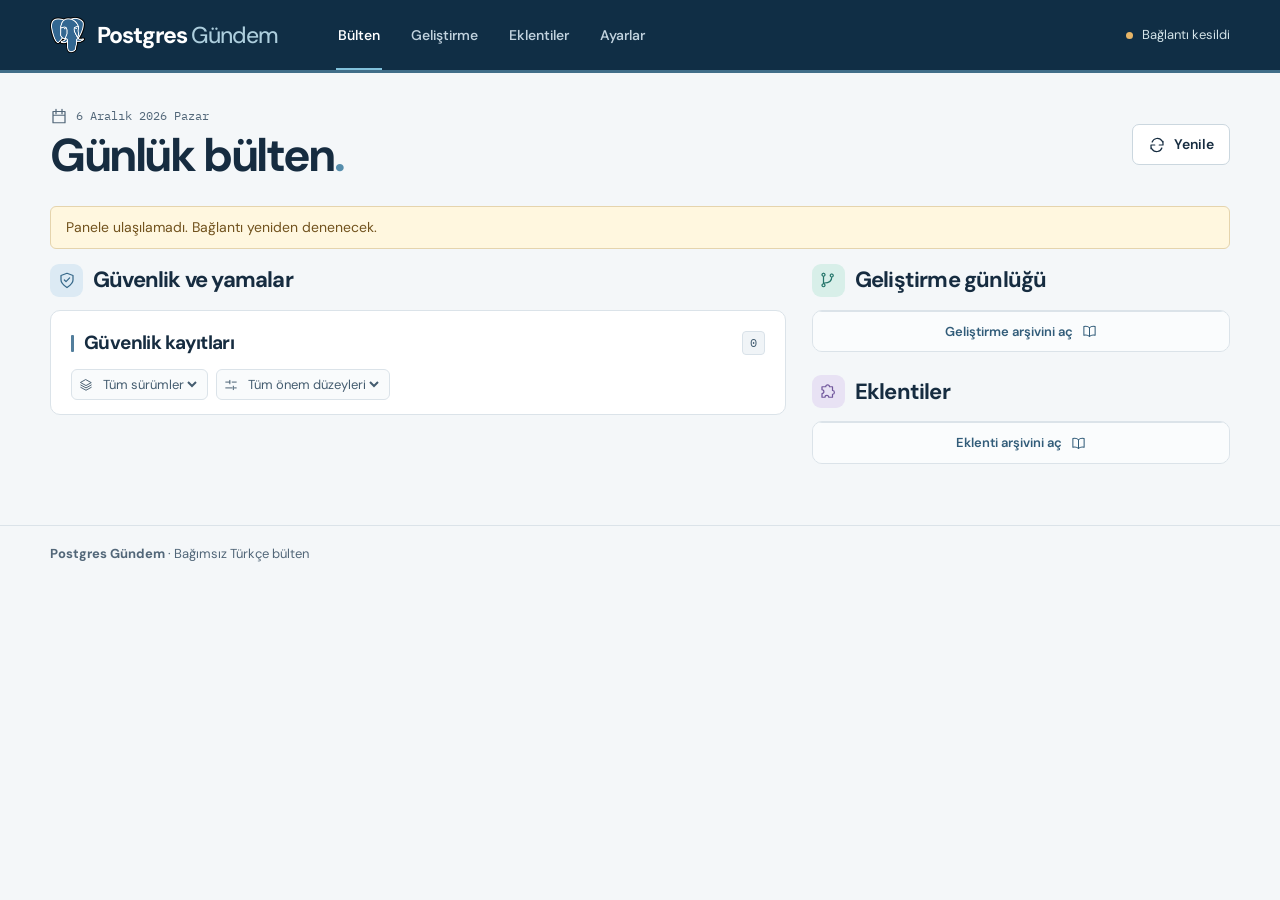
==== static/index.html @ 3475da1d "Build the PostgreSQL bulletin as an isolated local translation stack" ====
<!doctype html>
<html lang="tr">
  <head>
    <meta charset="utf-8" />
    <meta name="viewport" content="width=device-width,initial-scale=1" />
    <title>Postgres Gündem · PostgreSQL haber bülteni</title>
    <meta
      name="description"
      content="PostgreSQL güvenlik yamaları, geliştirme notları ve eklenti haberlerini Türkçe takip edin."
    />
    <link rel="icon" href="/static/elephant.png" />
    <link rel="stylesheet" href="/static/app.css" />
    <script src="/static/app.js" defer></script>
  </head>
  <body>
    <header class="mast">
      <div class="shell mast-inner">
        <a class="brand" href="#bulten"
          ><img src="/static/elephant.png" alt="" width="37" height="38" /><span
            >Postgres<span class="brand-light">Gündem</span></span
          ></a
        >
        <nav aria-label="Ana menü">
          <a href="#bulten" class="active" data-nav="bulten">Bülten</a
          ><a href="#gelistirme" data-nav="gelistirme">Geliştirme</a
          ><a href="#eklentiler" data-nav="eklentiler">Eklentiler</a>
          <a href="/ayarlar">Ayarlar</a>
        </nav>
        <span id="connection" class="connection"
          ><i></i><span>Bağlanıyor</span></span
        >
      </div>
    </header>
    <main class="shell" id="bulten">
      <div class="page-heading">
        <div>
          <div class="dateline" id="today"></div>
          <h1>Günlük bülten<span>.</span></h1>
        </div>
        <button class="refresh" id="refresh">
          <i data-icon="refresh"></i><span>Yenile</span>
        </button>
      </div>
      <div id="health" role="status" hidden></div>
      <section id="notice" class="notice" hidden aria-live="polite"></section>
      <div class="layout">
        <section id="yamalar" class="main-col">
          <div class="section-title">
            <span class="section-icon blue"><i data-icon="shield"></i></span>
            <h2>Güvenlik ve yamalar</h2>
          </div>
          <div id="feature"></div>
          <section class="card cves">
            <div class="card-title">
              <div>
                <span class="small-rule"></span>
                <h3>Güvenlik kayıtları</h3>
              </div>
              <span id="cve-count" class="counter">0</span>
            </div>
            <div class="filters">
              <label
                ><i data-icon="layers"></i
                ><select id="version" aria-label="Ana sürüme göre filtrele">
                  <option value="">Tüm sürümler</option>
                </select></label
              >
              <label
                ><i data-icon="sliders"></i
                ><select
                  id="severity"
                  aria-label="Önem derecesine göre filtrele"
                >
                  <option value="">Tüm önem düzeyleri</option>
                  <option>Kritik</option>
                  <option>Yüksek</option>
                  <option>Orta</option>
                  <option>Düşük</option>
                </select></label
              >
            </div>
            <div id="cve-list"></div>
            <button class="more" id="more-cves" hidden>
              Daha fazla kayıt göster <i data-icon="down"></i>
            </button>
          </section>
          <div id="older-releases"></div>
        </section>
        <aside>
          <section id="gelistirme" class="side-section">
            <div class="section-title">
              <span class="section-icon teal"><i data-icon="branch"></i></span>
              <h2>Geliştirme günlüğü</h2>
            </div>
            <div class="card">
              <div id="dev-list"></div>
              <button class="more" id="all-dev">
                Geliştirme arşivini aç <i data-icon="book"></i>
              </button>
            </div>
          </section>
          <section id="eklentiler" class="side-section">
            <div class="section-title">
              <span class="section-icon purple"
                ><i data-icon="puzzle"></i
              ></span>
              <h2>Eklentiler</h2>
            </div>
            <div class="card">
              <div id="ext-list"></div>
              <button class="more" id="all-ext">
                Eklenti arşivini aç <i data-icon="book"></i>
              </button>
            </div>
          </section>
        </aside>
      </div>
    </main>
    <footer>
      <div class="shell footer-inner">
        <span><strong>Postgres Gündem</strong> · Bağımsız Türkçe bülten</span
        ><span id="last-check"></span>
      </div>
    </footer>
    <dialog id="reader" aria-labelledby="dialog-title">
      <div class="dialog-tools">
        <span class="mini-brand"
          ><img src="/static/elephant.png" alt="" /> Postgres Gündem</span
        ><button id="close" class="icon-button" aria-label="Kapat">
          <i data-icon="x"></i>
        </button>
      </div>
      <div id="dialog-body"></div>
    </dialog>
  </body>
</html>
---- static/app.css ----
@import url("/static/fonts.css");
:root {
  color-scheme: light;
  --ink: #162c40;
  --muted: #526779;
  --line: #dbe3e9;
  --blue: #285d83;
  --nav: #102e45;
  --teal: #22746f;
  --surface: #f4f7f9;
  --mono: "IBM Plex Mono", Consolas, monospace;
  font:
    16px/1.5 "DM Sans",
    system-ui,
    sans-serif;
  color: var(--ink);
  background: var(--surface);
}
* {
  box-sizing: border-box;
}
body {
  margin: 0;
}
button,
select {
  font: inherit;
  color: inherit;
}
button,
a,
select {
  touch-action: manipulation;
}
button {
  cursor: pointer;
}
a {
  color: var(--blue);
}
button:focus-visible,
a:focus-visible,
select:focus-visible {
  outline: 3px solid #139ac1;
  outline-offset: 3px;
}
button:disabled {
  cursor: wait;
  opacity: 0.65;
}
button[hidden],
[hidden] {
  display: none !important;
}
.shell {
  width: min(1320px, calc(100% - 100px));
  margin: auto;
}
.mast {
  background: var(--nav);
  color: white;
  border-bottom: 3px solid #416e89;
}
.mast-inner {
  display: flex;
  align-items: center;
  min-height: 70px;
  gap: 58px;
}
.brand {
  text-decoration: none;
  color: #fff;
  display: flex;
  align-items: center;
  gap: 12px;
  font-weight: 750;
  letter-spacing: -1px;
  font-size: 23px;
}
.brand img {
  width: 35px;
  height: 37px;
  object-fit: contain;
}
.brand-light {
  color: #adcedd;
  font-weight: 450;
  margin-left: 4px;
}
.mast nav {
  display: flex;
  gap: 27px;
  align-self: stretch;
  align-items: stretch;
}
.mast nav a {
  display: flex;
  align-items: center;
  color: #c1d2de;
  text-decoration: none;
  font-weight: 550;
  font-size: 14px;
  border-bottom: 2px solid transparent;
  padding: 2px 2px 0;
}
.mast nav a:is(:hover, .active) {
  color: white;
  border-color: #81c1db;
}
.connection {
  margin-left: auto;
  display: flex;
  align-items: center;
  gap: 9px;
  color: #d3e3e8;
  font-size: 13px;
}
.connection i {
  height: 7px;
  width: 7px;
  border-radius: 50%;
  background: #b4c2cd;
}
.connection.ok i {
  background: #75dbaf;
  box-shadow: 0 0 0 4px #75dbaf17;
}
.connection.warn i {
  background: #e7b567;
}
.page-heading {
  margin: 34px 0 23px;
  display: flex;
  align-items: center;
  justify-content: space-between;
}
.dateline,
.eyebrow,
.badge,
.number,
.counter,
.meta,
.chip,
.score,
.version-tag {
  font-family: var(--mono);
}
.dateline {
  font-size: 12px;
  color: var(--muted);
  display: flex;
  align-items: center;
  gap: 8px;
}
.dateline svg {
  width: 15px;
  height: 15px;
}
h1,
h2,
h3,
p {
  margin: 0;
}
h1 {
  font-size: clamp(37px, 3.6vw, 52px);
  line-height: 1.17;
  letter-spacing: -2.4px;
  font-weight: 700;
  margin-top: 4px;
}
h1 span {
  color: #558dac;
}
.refresh,
.icon-button {
  display: inline-flex;
  align-items: center;
  justify-content: center;
  gap: 8px;
  border: 1px solid #cbd7df;
  border-radius: 7px;
  background: white;
  font-size: 14px;
  font-weight: 600;
  padding: 9px 15px;
}
.refresh:hover,
.filters label:hover,
.icon-button:hover {
  background: #edf4f8;
}
svg.icon {
  width: 18px;
  height: 18px;
  flex-shrink: 0;
  vertical-align: middle;
}
.notice {
  background: #fff1f1;
  border: 1px solid #efc5c8;
  border-left: 4px solid #c6474e;
  border-radius: 8px;
  display: flex;
  align-items: center;
  gap: 14px;
  padding: 14px 18px;
  margin-bottom: 25px;
}
.notice-symbol {
  display: grid;
  place-items: center;
  width: 37px;
  height: 37px;
  border-radius: 10px;
  background: #f9dfe0;
  color: #a92f39;
}
.notice strong {
  font-size: 16px;
  color: #8d2631;
}
.notice p {
  font-size: 14px;
  color: #77414a;
  margin-top: 1px;
}
.notice button {
  border: 1px solid #deabad;
  color: #8d2631;
  background: #fff8f8;
  border-radius: 6px;
  padding: 7px 13px;
  font-weight: 600;
  font-size: 13px;
  margin-left: auto;
  white-space: nowrap;
}
#health {
  background: #fff7df;
  color: #71521d;
  border: 1px solid #e5d4ad;
  border-radius: 6px;
  padding: 10px 15px;
  font-size: 14px;
  margin-bottom: 15px;
}
.layout {
  display: grid;
  grid-template-columns: minmax(0, 1.76fr) minmax(285px, 1fr);
  gap: 26px;
  align-items: start;
}
.section-title {
  display: flex;
  gap: 10px;
  align-items: center;
  margin: 0 0 13px;
}
.section-icon {
  width: 33px;
  height: 33px;
  border-radius: 9px;
  display: grid;
  place-items: center;
}
.blue {
  background: #dceaf4;
  color: #366889;
}
.teal {
  background: #d8efe9;
  color: #24756a;
}
.purple {
  background: #e8e2f4;
  color: #71579c;
}
.section-title h2 {
  font-size: 22px;
  letter-spacing: -0.8px;
  font-weight: 700;
  line-height: 1.2;
}
.feature {
  position: relative;
  isolation: isolate;
  overflow: hidden;
  background: linear-gradient(108deg, #173e5c, #245778 80%, #2f6486);
  color: #fff;
  border-radius: 11px;
  padding: 24px 26px;
  margin-bottom: 18px;
  box-shadow: 0 2px 5px #092a4412;
}
.feature:after {
  content: "";
  position: absolute;
  z-index: -1;
  inset: 0 0 0 auto;
  width: 37%;
  background:
    linear-gradient(90deg, #21516f00, #20506d00),
    url("/static/stack.svg") no-repeat right center / contain;
  opacity: 0.9;
  pointer-events: none;
}
.feature-text {
  max-width: 70%;
}
.feature-top {
  display: flex;
  align-items: center;
  gap: 10px;
  color: #c3deeb;
  font-size: 12px;
}
.eyebrow {
  letter-spacing: 1.3px;
  font-size: 11px;
  font-weight: 600;
  text-transform: uppercase;
}
.feature h3 {
  font-size: clamp(28px, 2.8vw, 38px);
  letter-spacing: -1.35px;
  line-height: 1.13;
  margin: 12px 0 7px;
}
.feature p {
  font-size: 15px;
  color: #d2e2eb;
  margin-bottom: 12px;
}
.chips {
  display: flex;
  gap: 6px;
  flex-wrap: wrap;
}
.chip {
  font-size: 12px;
  padding: 2px 8px;
  border-radius: 4px;
  background: #d1ebff13;
  color: #edf7ff;
  border: 1px solid #bfdced50;
}
.feature-button {
  margin-top: 18px;
  border: 1px solid #a6cadd6b;
  border-radius: 6px;
  padding: 6px 12px;
  color: #fff;
  background: #ffffff10;
  display: inline-flex;
  gap: 8px;
  align-items: center;
  font-size: 13px;
  font-weight: 550;
}
.feature-button:hover {
  background: #ffffff24;
}
.card {
  background: #fff;
  border: 1px solid var(--line);
  border-radius: 10px;
  overflow: hidden;
}
.card-title,
.card-title > div {
  display: flex;
  align-items: center;
  gap: 10px;
}
.card-title {
  justify-content: space-between;
  padding: 18px 20px 12px;
}
.card-title h3 {
  font-size: 19px;
  letter-spacing: -0.6px;
}
.small-rule {
  height: 17px;
  width: 3px;
  background: #527e9c;
  border-radius: 1px;
}
.counter,
.version-tag {
  font-size: 12px;
  background: #f0f4f7;
  padding: 2px 7px;
  border: 1px solid #d9e2e9;
  border-radius: 4px;
  color: #435d71;
}
.filters {
  display: flex;
  gap: 8px;
  flex-wrap: wrap;
  padding: 0 20px 14px;
}
.filters label {
  background: #f9fbfc;
  border: 1px solid var(--line);
  border-radius: 6px;
  padding: 5px 7px;
  display: flex;
  align-items: center;
  gap: 6px;
  color: #455d70;
}
.filters svg.icon {
  width: 14px;
  height: 14px;
}
.filters select {
  cursor: pointer;
  font-size: 13px;
  border: 0;
  background: transparent;
  max-width: 100%;
}
.cve-row,
.side-row,
.archive-row {
  display: block;
  text-align: left;
  background: transparent;
  border: 0;
  color: inherit;
  width: 100%;
  padding: 16px 20px;
  border-top: 1px solid var(--line);
}
.cve-row:hover,
.side-row:hover,
.archive-row:hover {
  background: #f6fafc;
}
.cve-top,
.side-meta,
.cardline,
.detail-meta {
  display: flex;
  gap: 8px;
  align-items: center;
  flex-wrap: wrap;
}
.cve-top .date {
  margin-left: auto;
}
.date,
.muted,
.side-desc {
  color: var(--muted);
}
.date {
  font-size: 12px;
}
.number {
  font-size: 12px;
  color: #3b637e;
  font-weight: 600;
}
.score,
.badge {
  font-size: 11px;
  font-weight: 600;
  display: inline-flex;
  align-items: center;
  gap: 5px;
  border-radius: 4px;
  padding: 2px 7px;
  line-height: 1.55;
}
.score.high {
  color: #96521d;
  background: #fff0da;
}
.score.critical {
  color: #a12c38;
  background: #fbe1e3;
}
.score.mid {
  color: #876323;
  background: #f9f1d9;
}
.score.low,
.badge {
  color: #526879;
  background: #eef3f6;
}
.badge.teal {
  background: #e3f2ed;
  color: #216a5e;
}
.badge.purple {
  background: #eee9f6;
  color: #705393;
}
.badge.blue {
  background: #e7f0f7;
  color: #376485;
}
.cve-row h4,
.side-row h4,
.archive-row h4 {
  margin: 6px 0 3px;
  font-size: 16px;
  line-height: 1.35;
  font-weight: 650;
  letter-spacing: -0.23px;
}
.cve-row small,
.meta {
  font-size: 12px;
  color: var(--muted);
}
.side-row {
  padding: 16px 19px;
}
.side-row:first-child {
  border-top: 0;
}
.side-row h4 {
  font-size: 17px;
  margin: 6px 0 4px;
}
.side-desc {
  font-size: 14px;
  line-height: 1.45;
  display: -webkit-box;
  -webkit-line-clamp: 2;
  -webkit-box-orient: vertical;
  overflow: hidden;
}
.side-meta .date {
  margin-left: auto;
}
.side-section {
  margin-bottom: 23px;
  scroll-margin-top: 18px;
}
.side-row .version-tag {
  margin-left: 5px;
  font-weight: 450;
  vertical-align: middle;
}
.more {
  padding: 10px 15px;
  width: 100%;
  border: 0;
  border-top: 1px solid var(--line);
  background: #fafcfd;
  display: flex;
  align-items: center;
  justify-content: center;
  gap: 9px;
  font-size: 13px;
  font-weight: 600;
  color: #315c79;
}
.more:hover {
  background: #eef5f8;
}
.more .icon {
  width: 15px;
  height: 15px;
}
.empty {
  padding: 20px;
  color: var(--muted);
  font-size: 14px;
}
.history {
  margin-top: 12px;
  background: transparent;
  border: 0;
  color: var(--blue);
  font-size: 14px;
  padding: 6px 0;
  text-decoration: underline;
  text-underline-offset: 3px;
}
footer {
  border-top: 1px solid var(--line);
  margin-top: 38px;
  color: var(--muted);
}
.footer-inner {
  display: flex;
  justify-content: space-between;
  gap: 10px;
  font-size: 13px;
  padding: 18px 0;
  flex-wrap: wrap;
}
dialog {
  padding: 0;
  border: 1px solid var(--line);
  border-radius: 12px;
  color: var(--ink);
  width: min(690px, calc(100% - 24px));
  max-height: 85vh;
  box-shadow: 0 24px 90px #0b24374d;
}
dialog::backdrop {
  background: #0c243999;
}
.dialog-tools {
  position: sticky;
  top: 0;
  z-index: 1;
  display: flex;
  align-items: center;
  justify-content: space-between;
  padding: 10px 20px;
  background: #f7fafc;
  border-bottom: 1px solid var(--line);
}
.mini-brand {
  display: flex;
  align-items: center;
  gap: 8px;
  font-size: 14px;
  color: #36556c;
  font-weight: 650;
}
.mini-brand img {
  width: 23px;
  height: 24px;
  object-fit: contain;
}
.icon-button {
  padding: 6px;
}
#dialog-body {
  padding: 22px 24px;
}
#dialog-body h2 {
  font-size: 25px;
  line-height: 1.25;
  letter-spacing: -0.7px;
  margin: 10px 0;
}
#dialog-body h3 {
  font-size: 16px;
  margin: 15px 0 5px;
}
#dialog-body p,
#dialog-body li {
  font-size: 15px;
  margin: 6px 0;
}
#dialog-body ul {
  padding-left: 20px;
}
.table-wrap {
  overflow: auto;
}
table {
  width: 100%;
  border-collapse: collapse;
  font-size: 14px;
}
td,
th {
  padding: 8px;
  text-align: left;
  border-bottom: 1px solid var(--line);
}
th {
  font-size: 12px;
  color: #486172;
  background: #f1f5f8;
}
.callout {
  background: #fff5dd;
  color: #70541f;
  border-left: 3px solid #c49b4c;
  padding: 8px 11px;
  margin: 12px 0;
}
.source {
  display: inline-flex;
  gap: 6px;
  align-items: center;
  margin-top: 15px;
  font-size: 14px;
  font-weight: 600;
}
.reader-actions {
  display: flex;
  gap: 10px;
  align-items: center;
  flex-wrap: wrap;
  margin-top: 14px;
}
.archive-row {
  padding: 12px 0;
}
.archive-row:first-of-type {
  margin-top: 12px;
}
details {
  margin: 10px 0;
  font-size: 14px;
}
summary {
  color: var(--blue);
  cursor: pointer;
}
.archive-controls {
  display: flex;
  gap: 6px;
  flex-wrap: wrap;
  margin: 12px 0;
}
.archive-controls button {
  border: 1px solid var(--line);
  padding: 4px 9px;
  border-radius: 5px;
  background: white;
  color: var(--blue);
  font-size: 13px;
}
.archive-controls button[aria-pressed="true"] {
  background: #dfeef7;
  border-color: #98b8ce;
}
.sr {
  position: absolute;
  clip-path: inset(50%);
  width: 1px;
  height: 1px;
  overflow: hidden;
}
@media (min-width: 1550px) {
  .shell {
    width: min(1320px, 90%);
  }
}
@media (max-width: 950px) {
  .shell {
    width: calc(100% - 40px);
  }
  .layout {
    gap: 17px;
    grid-template-columns: minmax(0, 1.5fr) minmax(256px, 1fr);
  }
  .mast-inner {
    gap: 30px;
  }
  .feature {
    padding: 20px;
  }
  .feature:after {
    width: 31%;
  }
  .feature-text {
    max-width: 75%;
  }
  .section-title h2 {
    font-size: 20px;
  }
}
@media (max-width: 730px) {
  .shell {
    width: calc(100% - 30px);
  }
  .mast-inner {
    min-height: 59px;
    gap: 12px;
    flex-wrap: wrap;
  }
  .brand {
    font-size: 21px;
  }
  .brand img {
    width: 28px;
    height: 32px;
  }
  .mast nav {
    order: 3;
    width: 100%;
    gap: 24px;
    height: 34px;
    margin-top: -8px;
  }
  .mast nav a {
    font-size: 13px;
  }
  .connection {
    font-size: 12px;
  }
  .page-heading {
    margin: 22px 0 18px;
  }
  .layout {
    grid-template-columns: 1fr;
    gap: 22px;
  }
  .notice {
    gap: 9px;
    padding: 11px 10px;
    flex-wrap: wrap;
  }
  .notice p {
    font-size: 13px;
  }
  .notice button {
    padding: 5px 8px;
  }
  .notice-symbol {
    width: 30px;
    height: 30px;
  }
  .section-title {
    margin-bottom: 10px;
  }
  .feature:after {
    width: 34%;
  }
  .cve-row,
  .side-row {
    padding: 14px 15px;
  }
  .card-title {
    padding: 15px 15px 10px;
  }
  .filters {
    padding: 0 15px 12px;
  }
  .cve-top .date {
    font-size: 11px;
  }
  #dialog-body {
    padding: 15px;
  }
  footer {
    margin-top: 18px;
  }
}
@media (max-width: 420px) {
  .notice > div:nth-child(2) {
    flex: 1;
  }
  .notice button {
    margin-left: 38px;
  }
  .feature-text {
    max-width: 78%;
  }
  .feature:after {
    width: 29%;
  }
  .cve-top {
    gap: 5px;
  }
  .refresh {
    padding: 7px 10px;
  }
}
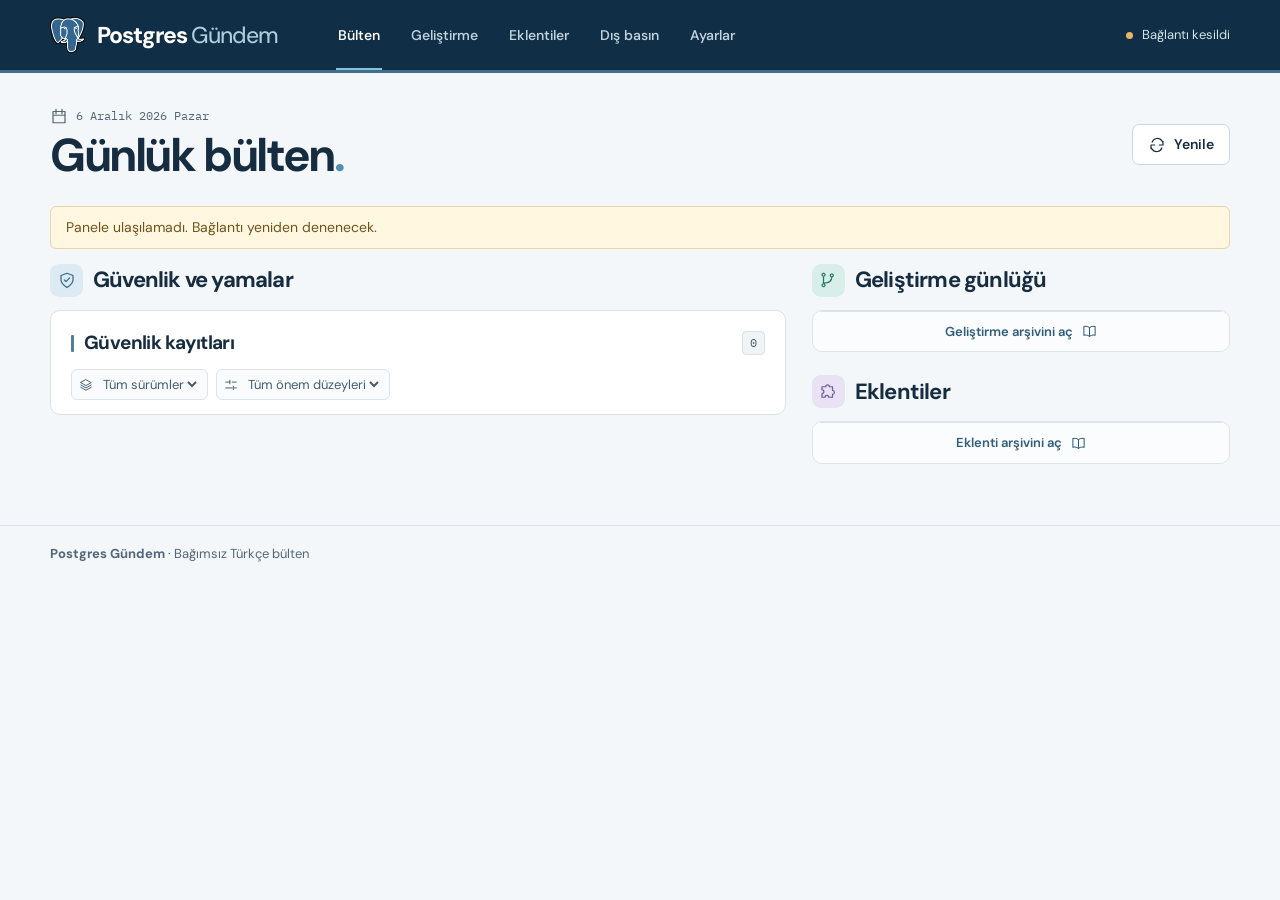
==== commit cab5d464: "Add multilingual PostgreSQL press discovery and permanent, movable news archives" ====
--- a/static/index.html
+++ b/static/index.html
@@ -24,7 +24,7 @@
           <a href="#bulten" class="active" data-nav="bulten">Bülten</a
           ><a href="#gelistirme" data-nav="gelistirme">Geliştirme</a
           ><a href="#eklentiler" data-nav="eklentiler">Eklentiler</a>
-          <a href="/ayarlar">Ayarlar</a>
+          <a href="/dis-basin">Dış basın</a><a href="/ayarlar">Ayarlar</a>
         </nav>
         <span id="connection" class="connection"
           ><i></i><span>Bağlanıyor</span></span
--- a/static/app.css
+++ b/static/app.css
@@ -786,7 +786,9 @@
   .mast nav {
     order: 3;
     width: 100%;
-    gap: 24px;
+    gap: clamp(10px, 3vw, 24px);
+    overflow-x: auto;
+    white-space: nowrap;
     height: 34px;
     margin-top: -8px;
   }
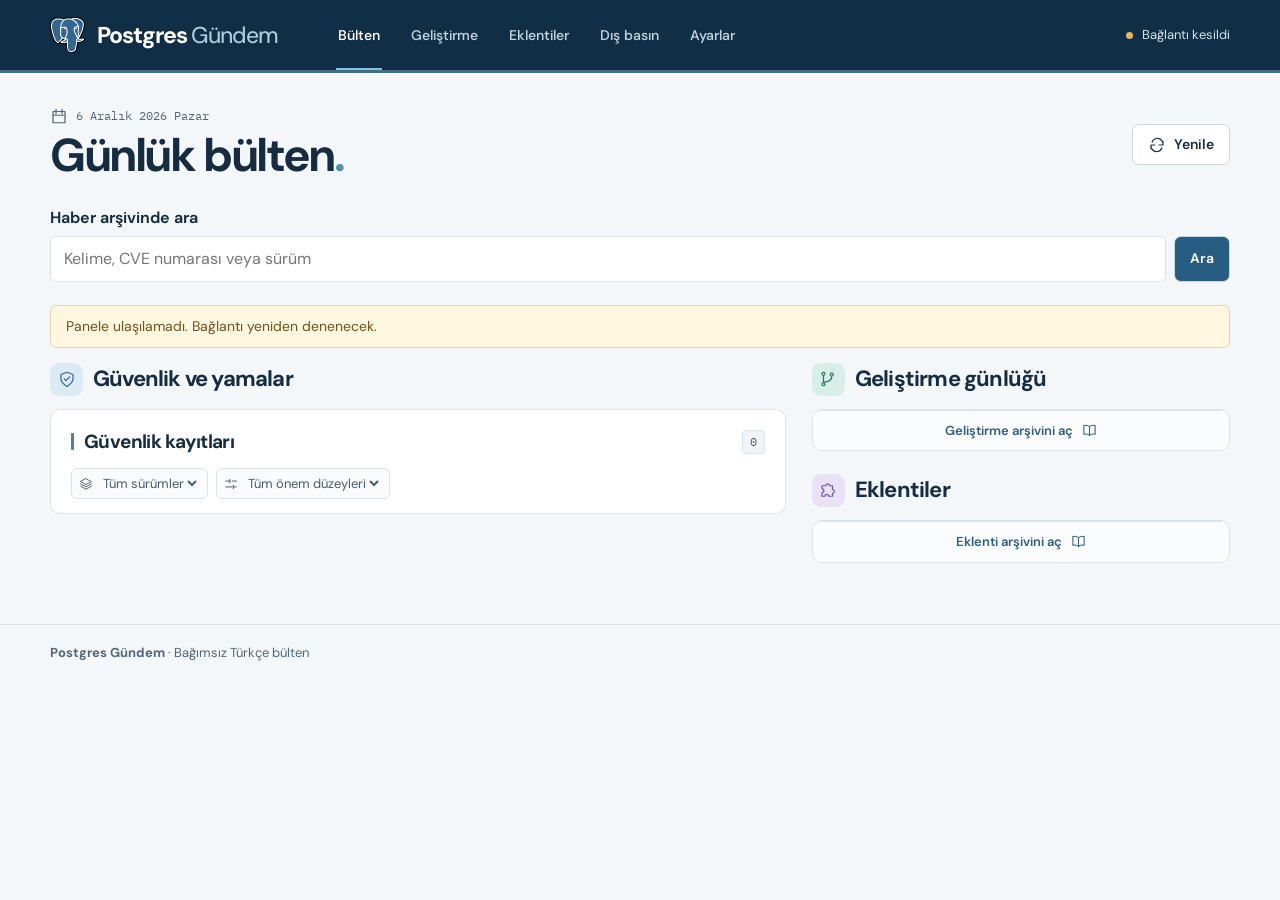
==== commit e02c535c: "Search official and community news by full text, including archived revisions" ====
--- a/static/index.html
+++ b/static/index.html
@@ -10,6 +10,7 @@
     />
     <link rel="icon" href="/static/elephant.png" />
     <link rel="stylesheet" href="/static/app.css" />
+    <link rel="stylesheet" href="/static/press.css" />
     <script src="/static/app.js" defer></script>
   </head>
   <body>
@@ -41,6 +42,19 @@
           <i data-icon="refresh"></i><span>Yenile</span>
         </button>
       </div>
+      <form action="/arama" role="search" class="news-query">
+        <label for="news-q">Haber arşivinde ara</label>
+        <div>
+          <input
+            id="news-q"
+            name="q"
+            type="search"
+            maxlength="180"
+            required
+            placeholder="Kelime, CVE numarası veya sürüm"
+          /><button class="refresh" type="submit">Ara</button>
+        </div>
+      </form>
       <div id="health" role="status" hidden></div>
       <section id="notice" class="notice" hidden aria-live="polite"></section>
       <div class="layout">
--- a/static/press.css
+++ b/static/press.css
@@ -0,0 +1,147 @@
+.press {
+  padding-bottom: 3rem;
+}
+.press-layout {
+  display: grid;
+  grid-template-columns: minmax(0, 2.2fr) minmax(240px, 1fr);
+  gap: 2rem;
+  align-items: start;
+}
+.press-filters,
+.press-pages {
+  display: flex;
+  align-items: center;
+  gap: 1rem;
+  flex-wrap: wrap;
+}
+.press select,
+.press input {
+  max-width: 100%;
+  padding: 0.5rem;
+  border: 1px solid var(--line);
+  border-radius: 5px;
+  background: white;
+  color: var(--ink);
+  font: inherit;
+}
+.press-filters label,
+.press-info label {
+  display: grid;
+  gap: 0.25rem;
+  font-size: 0.88rem;
+  font-weight: 600;
+}
+.press article {
+  padding: 1.2rem 1.4rem;
+  border-bottom: 1px solid var(--line);
+  overflow-wrap: anywhere;
+}
+.press article:last-child {
+  border: 0;
+}
+.press h2 {
+  font-size: 1.2rem;
+  margin: 0.35rem 0;
+  line-height: 1.35;
+}
+.press article p {
+  margin: 0.5rem 0;
+}
+.press .byline,
+.press-info p,
+.press-pages span {
+  font-size: 0.88rem;
+  color: var(--muted);
+}
+.press .byline {
+  color: var(--teal);
+  font-weight: 600;
+}
+.press-pages {
+  justify-content: space-between;
+  margin: 1.2rem 0;
+}
+.press-info {
+  padding: 1.3rem;
+}
+.press-info input,
+.press-info select {
+  width: 100%;
+  margin: 0.4rem 0;
+}
+#sources {
+  max-height: 22rem;
+  overflow: auto;
+}
+#sources div {
+  padding: 0.5rem 0;
+  border-bottom: 1px solid var(--line);
+  overflow-wrap: anywhere;
+}
+.press article details {
+  padding-left: 0.7rem;
+  border-left: 2px solid var(--line);
+}
+@media (max-width: 730px) {
+  .press-layout {
+    grid-template-columns: 1fr;
+    gap: 0.6rem;
+  }
+  .press-filters label {
+    min-width: 0;
+    max-width: 100%;
+  }
+  .press article {
+    padding: 1rem;
+  }
+  .press .page-heading {
+    margin-top: 1.5rem;
+  }
+}
+.news-query {
+  margin: 1rem 0 1.4rem;
+}
+.news-query label {
+  display: block;
+  font-weight: 650;
+  margin-bottom: 0.35rem;
+}
+.news-query > div {
+  display: flex;
+  gap: 0.5rem;
+  flex-wrap: wrap;
+}
+.news-query input {
+  min-width: 10rem;
+  flex: 1;
+  padding: 0.65rem 0.8rem;
+  border: 1px solid var(--line);
+  border-radius: 0.35rem;
+  font: inherit;
+}
+.news-query select {
+  font: inherit;
+  max-width: 100%;
+}
+.news-query button {
+  color: #fff;
+  background: var(--blue);
+}
+.archive-search {
+  max-width: 1000px;
+  padding-top: 1rem;
+}
+.archive-search mark {
+  background: #ffdf8f;
+  color: #152c41;
+}
+.archive-search article h1 {
+  font-size: clamp(1.5rem, 4vw, 2.5rem);
+  line-height: 1.2;
+}
+.archive-search article h2 a {
+  text-decoration: none;
+}
+.archive-search article h2 a:hover {
+  text-decoration: underline;
+}
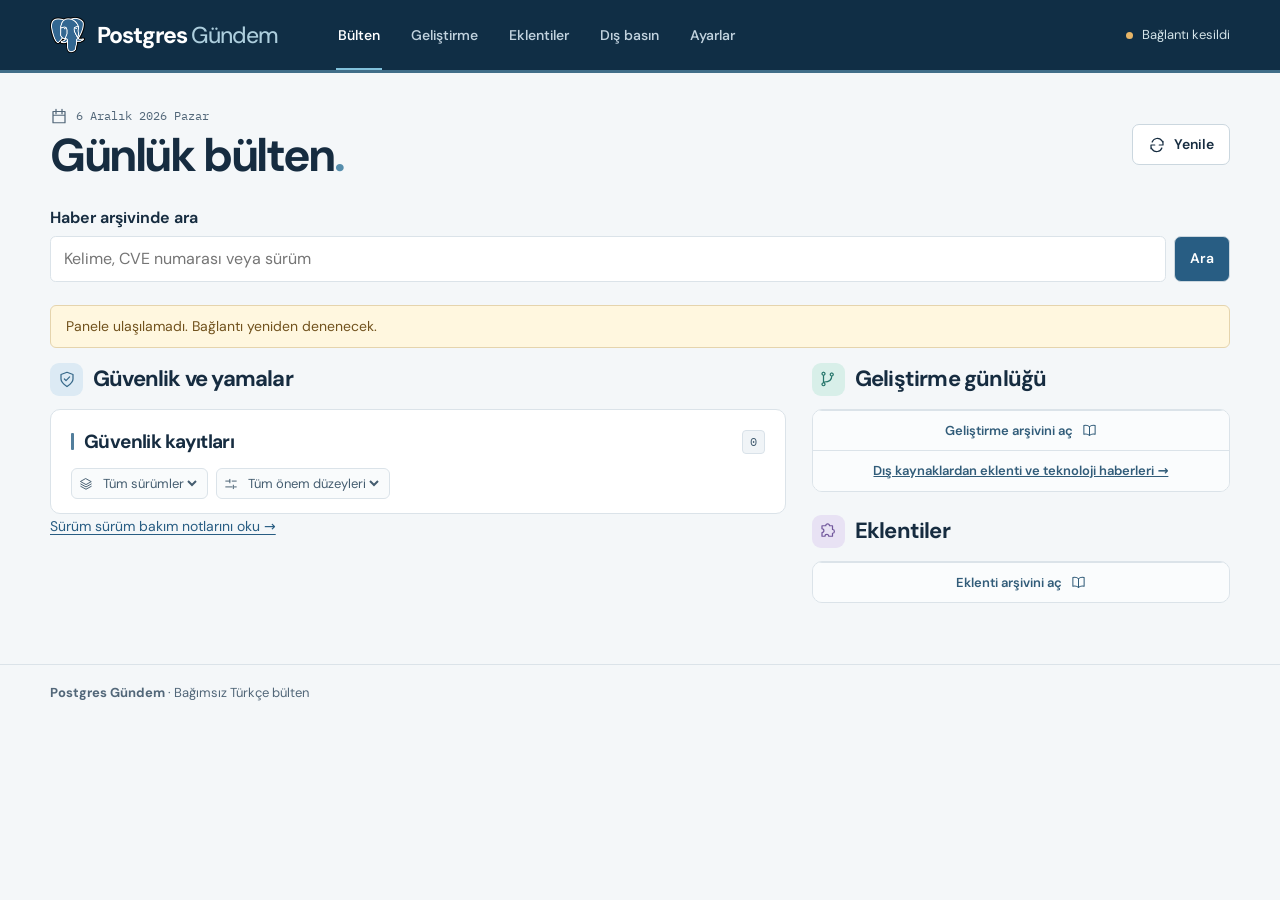
==== commit fc53a84c: "Archive PostgreSQL maintenance history and verified project news" ====
--- a/static/index.html
+++ b/static/index.html
@@ -99,6 +99,7 @@
             </button>
           </section>
           <div id="older-releases"></div>
+          <a class="history" href="/bakim">Sürüm sürüm bakım notlarını oku →</a>
         </section>
         <aside>
           <section id="gelistirme" class="side-section">
@@ -111,6 +112,7 @@
               <button class="more" id="all-dev">
                 Geliştirme arşivini aç <i data-icon="book"></i>
               </button>
+              <a class="more" href="/dis-basin?konu=teknoloji">Dış kaynaklardan eklenti ve teknoloji haberleri →</a>
             </div>
           </section>
           <section id="eklentiler" class="side-section">
--- a/static/press.css
+++ b/static/press.css
@@ -1,5 +1,9 @@
 .press {
   padding-bottom: 3rem;
+}
+.release-code {
+  overflow-x: auto;
+  white-space: pre-wrap;
 }
 .press-layout {
   display: grid;
